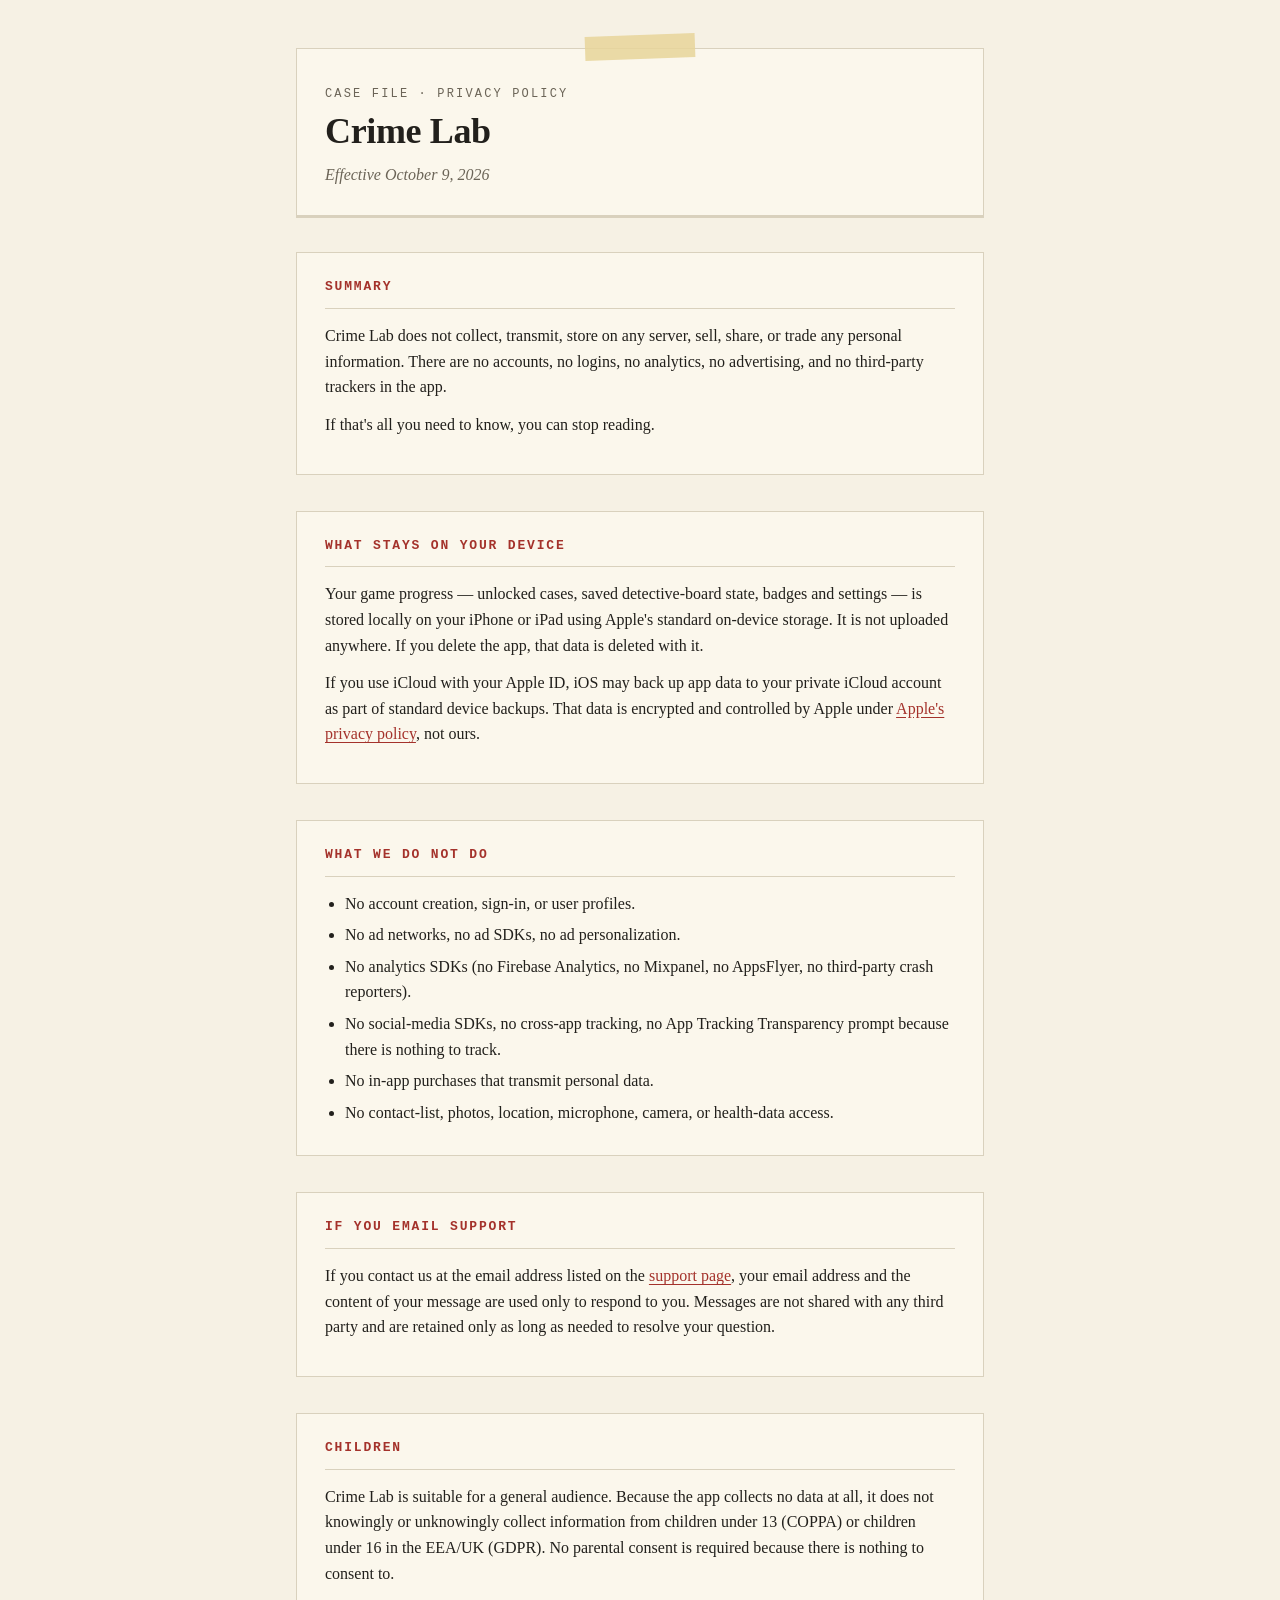
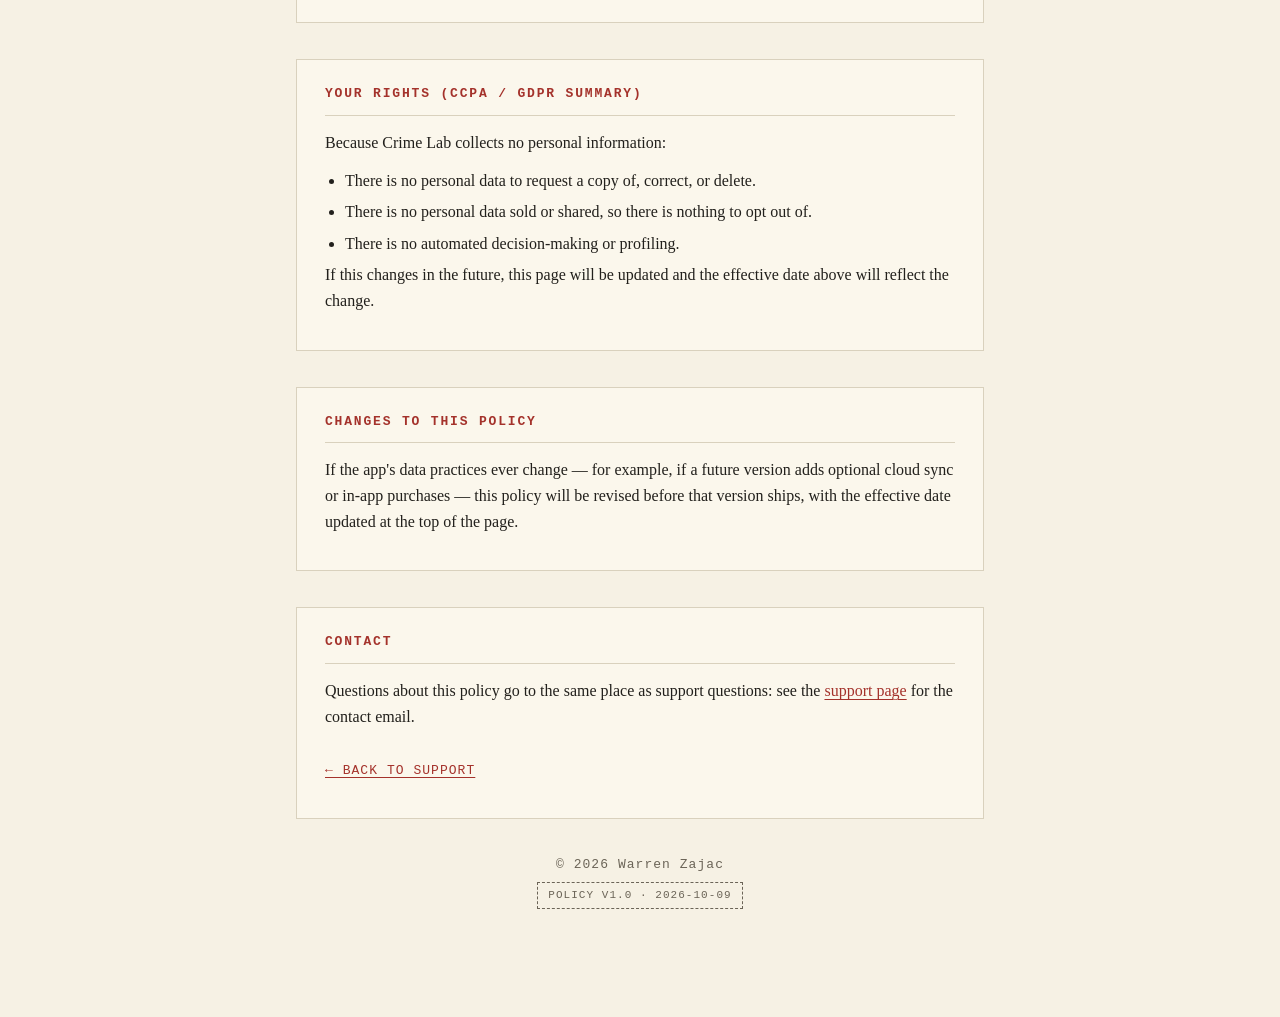
==== privacy.html @ b349007f "Add privacy policy page Co-Authored-By: Claude Opus 4.7 <noreply@anthropic.com>" ====
<!doctype html>
<html lang="en">
<head>
<meta charset="utf-8">
<meta name="viewport" content="width=device-width,initial-scale=1">
<title>Crime Lab — Privacy Policy</title>
<meta name="description" content="Privacy policy for Crime Lab. No data collection, no tracking, no ads.">
<meta name="robots" content="noai, noimageai">
<meta name="GPTBot" content="noindex">
<meta name="ClaudeBot" content="noindex">
<meta name="Google-Extended" content="noindex">
<style>
  :root {
    --bg: #f6f1e4;
    --paper: #fbf7ec;
    --ink: #22201c;
    --muted: #6b6457;
    --accent: #a4322b;
    --rule: #d9d1bd;
    --tape: #e8d59a;
  }
  @media (prefers-color-scheme: dark) {
    :root:not([data-theme="light"]) {
      --bg: #15130f;
      --paper: #1c1a16;
      --ink: #ede7d6;
      --muted: #9a9282;
      --accent: #e26b60;
      --rule: #2e2a22;
      --tape: #5a4a26;
    }
  }
  :root[data-theme="dark"] {
    --bg: #15130f;
    --paper: #1c1a16;
    --ink: #ede7d6;
    --muted: #9a9282;
    --accent: #e26b60;
    --rule: #2e2a22;
    --tape: #5a4a26;
  }
  * { box-sizing: border-box; }
  html, body { margin: 0; padding: 0; }
  body {
    background: var(--bg);
    color: var(--ink);
    font-family: Georgia, "Iowan Old Style", "Palatino Linotype", serif;
    line-height: 1.6;
    -webkit-font-smoothing: antialiased;
  }
  .wrap {
    max-width: 720px;
    margin: 0 auto;
    padding: 48px 16px 96px;
  }
  header {
    position: relative;
    background: var(--paper);
    border: 1px solid var(--rule);
    padding: 36px 28px 28px;
    box-shadow: 0 2px 0 var(--rule);
  }
  header::before {
    content: "";
    position: absolute;
    top: -14px; left: 50%;
    transform: translateX(-50%) rotate(-2deg);
    width: 110px; height: 24px;
    background: var(--tape);
    opacity: 0.85;
  }
  .eyebrow {
    font-family: "Courier New", monospace;
    letter-spacing: 0.18em;
    text-transform: uppercase;
    font-size: 12px;
    color: var(--muted);
    margin: 0 0 8px;
  }
  h1 {
    font-size: 36px;
    line-height: 1.1;
    margin: 0 0 10px;
    letter-spacing: -0.01em;
  }
  .tagline {
    color: var(--muted);
    margin: 0;
    font-style: italic;
  }
  section {
    margin-top: 36px;
    background: var(--paper);
    border: 1px solid var(--rule);
    padding: 24px 28px;
  }
  h2 {
    font-family: "Courier New", monospace;
    text-transform: uppercase;
    letter-spacing: 0.14em;
    font-size: 13px;
    color: var(--accent);
    margin: 0 0 14px;
    padding-bottom: 10px;
    border-bottom: 1px solid var(--rule);
  }
  p { margin: 0 0 12px; }
  a {
    color: var(--accent);
    text-decoration: underline;
    text-underline-offset: 3px;
  }
  a:hover { text-decoration-thickness: 2px; }
  ul { padding-left: 20px; margin: 0 0 4px; }
  li { margin-bottom: 6px; }
  .meta {
    margin-top: 36px;
    text-align: center;
    color: var(--muted);
    font-size: 13px;
    font-family: "Courier New", monospace;
    letter-spacing: 0.08em;
  }
  .stamp {
    display: inline-block;
    margin-top: 6px;
    padding: 4px 10px;
    border: 1px dashed var(--muted);
    text-transform: uppercase;
    font-size: 11px;
  }
  .back {
    display: inline-block;
    margin-top: 20px;
    font-family: "Courier New", monospace;
    font-size: 13px;
    text-transform: uppercase;
    letter-spacing: 0.08em;
  }
</style>
</head>
<body>
<div class="wrap">

  <header>
    <p class="eyebrow">Case File · Privacy Policy</p>
    <h1>Crime Lab</h1>
    <p class="tagline">Effective October 9, 2026</p>
  </header>

  <section>
    <h2>Summary</h2>
    <p>Crime Lab does not collect, transmit, store on any server, sell, share, or trade any personal information. There are no accounts, no logins, no analytics, no advertising, and no third-party trackers in the app.</p>
    <p>If that's all you need to know, you can stop reading.</p>
  </section>

  <section>
    <h2>What stays on your device</h2>
    <p>Your game progress — unlocked cases, saved detective-board state, badges and settings — is stored locally on your iPhone or iPad using Apple's standard on-device storage. It is not uploaded anywhere. If you delete the app, that data is deleted with it.</p>
    <p>If you use iCloud with your Apple ID, iOS may back up app data to your private iCloud account as part of standard device backups. That data is encrypted and controlled by Apple under <a href="https://www.apple.com/legal/privacy/" rel="noopener">Apple's privacy policy</a>, not ours.</p>
  </section>

  <section>
    <h2>What we do not do</h2>
    <ul>
      <li>No account creation, sign-in, or user profiles.</li>
      <li>No ad networks, no ad SDKs, no ad personalization.</li>
      <li>No analytics SDKs (no Firebase Analytics, no Mixpanel, no AppsFlyer, no third-party crash reporters).</li>
      <li>No social-media SDKs, no cross-app tracking, no App Tracking Transparency prompt because there is nothing to track.</li>
      <li>No in-app purchases that transmit personal data.</li>
      <li>No contact-list, photos, location, microphone, camera, or health-data access.</li>
    </ul>
  </section>

  <section>
    <h2>If you email support</h2>
    <p>If you contact us at the email address listed on the <a href="./">support page</a>, your email address and the content of your message are used only to respond to you. Messages are not shared with any third party and are retained only as long as needed to resolve your question.</p>
  </section>

  <section>
    <h2>Children</h2>
    <p>Crime Lab is suitable for a general audience. Because the app collects no data at all, it does not knowingly or unknowingly collect information from children under 13 (COPPA) or children under 16 in the EEA/UK (GDPR). No parental consent is required because there is nothing to consent to.</p>
  </section>

  <section>
    <h2>Your rights (CCPA / GDPR summary)</h2>
    <p>Because Crime Lab collects no personal information:</p>
    <ul>
      <li>There is no personal data to request a copy of, correct, or delete.</li>
      <li>There is no personal data sold or shared, so there is nothing to opt out of.</li>
      <li>There is no automated decision-making or profiling.</li>
    </ul>
    <p>If this changes in the future, this page will be updated and the effective date above will reflect the change.</p>
  </section>

  <section>
    <h2>Changes to this policy</h2>
    <p>If the app's data practices ever change — for example, if a future version adds optional cloud sync or in-app purchases — this policy will be revised before that version ships, with the effective date updated at the top of the page.</p>
  </section>

  <section>
    <h2>Contact</h2>
    <p>Questions about this policy go to the same place as support questions: see the <a href="./">support page</a> for the contact email.</p>
    <p><a class="back" href="./">&larr; Back to support</a></p>
  </section>

  <p class="meta">
    &copy; 2026 Warren Zajac<br>
    <span class="stamp">Policy v1.0 · 2026-10-09</span>
  </p>

</div>
</body>
</html>
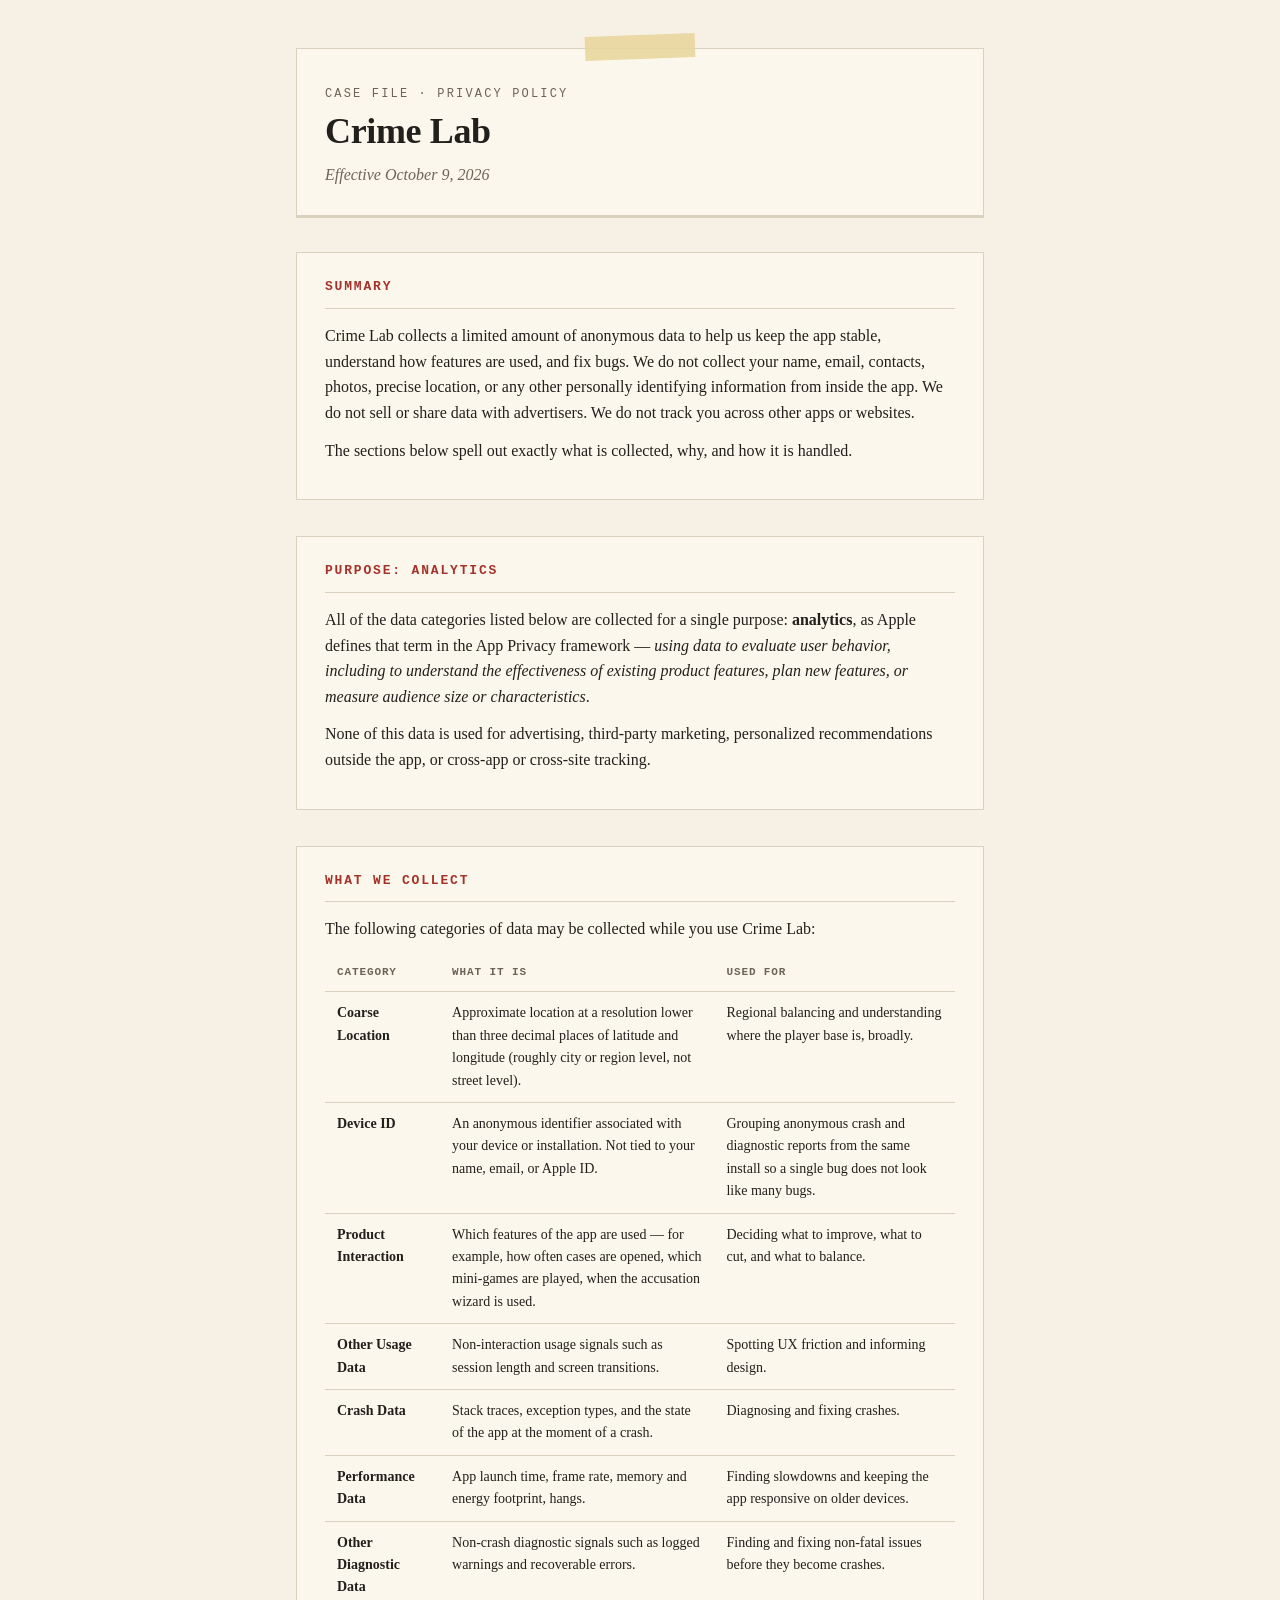
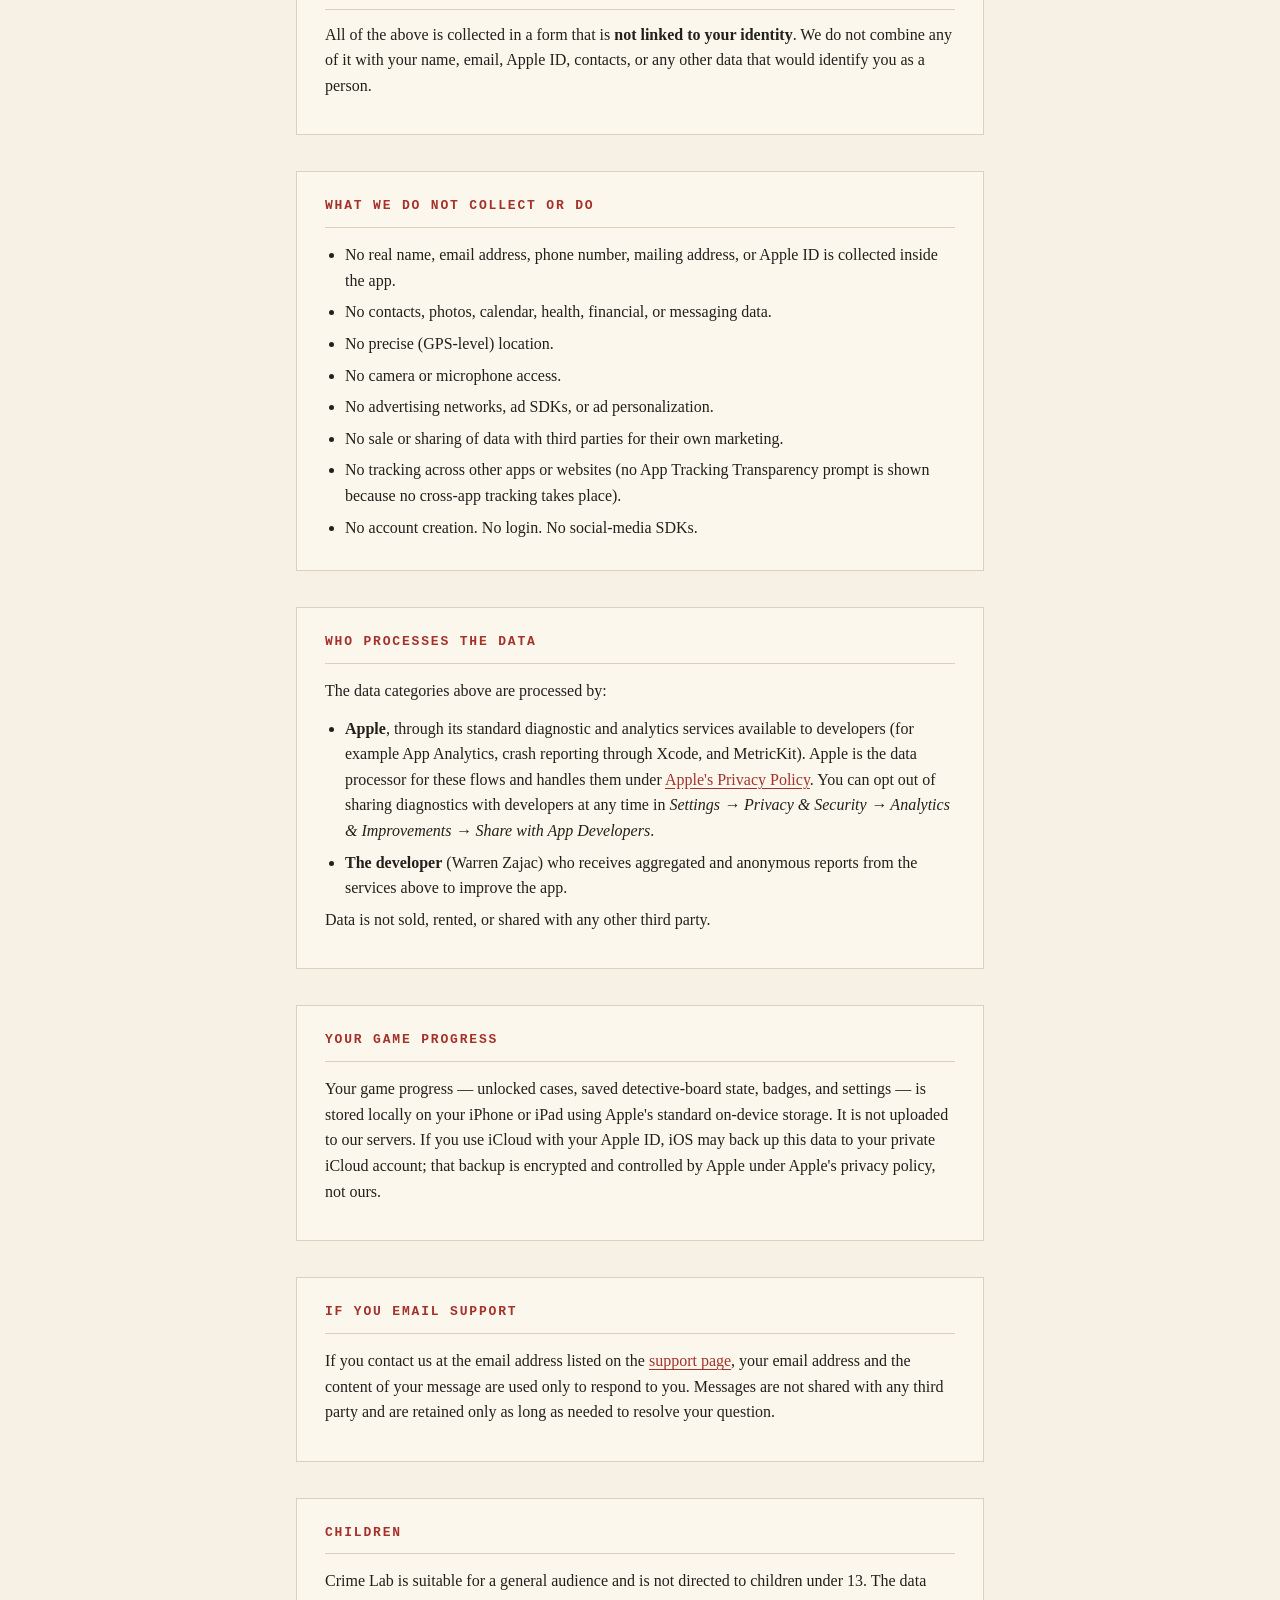
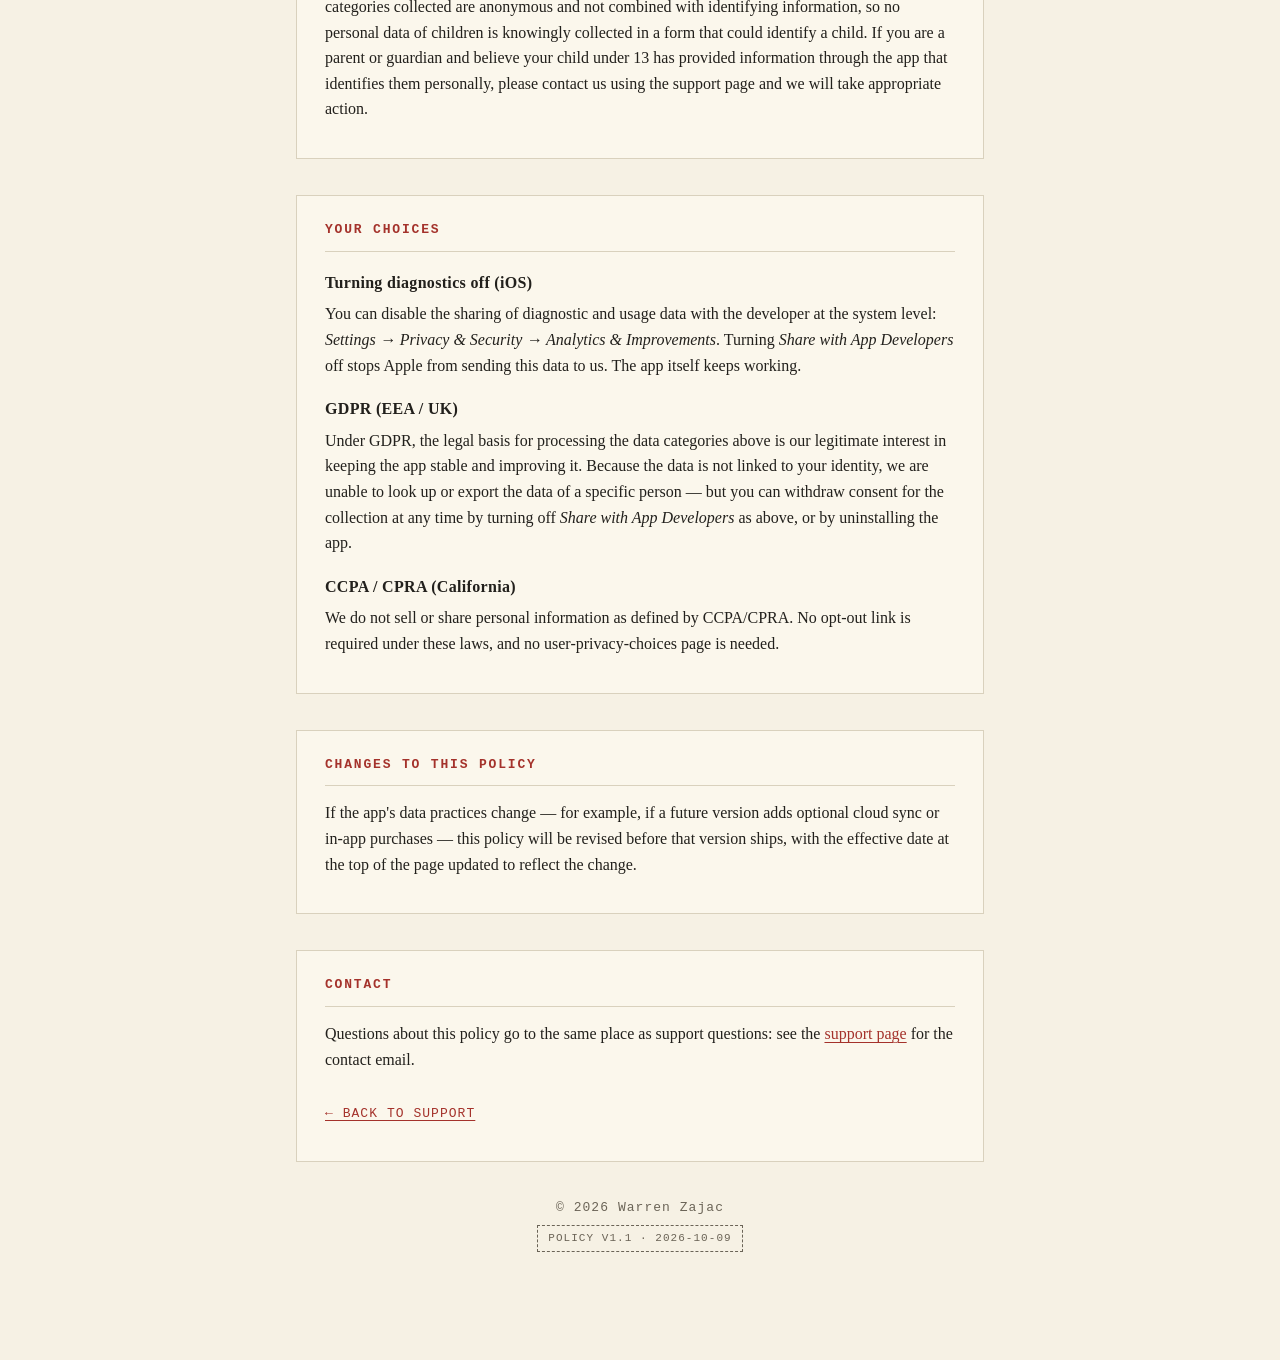
==== commit f9147cf6: "Declare analytics data collection in privacy policy Co-Authored-By: Claude Opus 4.7 <noreply@anthrop" ====
--- a/privacy.html
+++ b/privacy.html
@@ -4,7 +4,7 @@
 <meta charset="utf-8">
 <meta name="viewport" content="width=device-width,initial-scale=1">
 <title>Crime Lab — Privacy Policy</title>
-<meta name="description" content="Privacy policy for Crime Lab. No data collection, no tracking, no ads.">
+<meta name="description" content="Privacy policy for Crime Lab. What is collected, why, and how it is handled.">
 <meta name="robots" content="noai, noimageai">
 <meta name="GPTBot" content="noindex">
 <meta name="ClaudeBot" content="noindex">
@@ -104,6 +104,11 @@
     padding-bottom: 10px;
     border-bottom: 1px solid var(--rule);
   }
+  h3 {
+    font-size: 16px;
+    margin: 18px 0 6px;
+    letter-spacing: 0.02em;
+  }
   p { margin: 0 0 12px; }
   a {
     color: var(--accent);
@@ -113,6 +118,25 @@
   a:hover { text-decoration-thickness: 2px; }
   ul { padding-left: 20px; margin: 0 0 4px; }
   li { margin-bottom: 6px; }
+  table {
+    width: 100%;
+    border-collapse: collapse;
+    margin: 10px 0 12px;
+    font-size: 14px;
+  }
+  th, td {
+    text-align: left;
+    padding: 10px 12px;
+    border-bottom: 1px solid var(--rule);
+    vertical-align: top;
+  }
+  th {
+    font-family: "Courier New", monospace;
+    text-transform: uppercase;
+    letter-spacing: 0.08em;
+    font-size: 11px;
+    color: var(--muted);
+  }
   .meta {
     margin-top: 36px;
     text-align: center;
@@ -150,26 +174,91 @@
 
   <section>
     <h2>Summary</h2>
-    <p>Crime Lab does not collect, transmit, store on any server, sell, share, or trade any personal information. There are no accounts, no logins, no analytics, no advertising, and no third-party trackers in the app.</p>
-    <p>If that's all you need to know, you can stop reading.</p>
-  </section>
-
-  <section>
-    <h2>What stays on your device</h2>
-    <p>Your game progress — unlocked cases, saved detective-board state, badges and settings — is stored locally on your iPhone or iPad using Apple's standard on-device storage. It is not uploaded anywhere. If you delete the app, that data is deleted with it.</p>
-    <p>If you use iCloud with your Apple ID, iOS may back up app data to your private iCloud account as part of standard device backups. That data is encrypted and controlled by Apple under <a href="https://www.apple.com/legal/privacy/" rel="noopener">Apple's privacy policy</a>, not ours.</p>
-  </section>
-
-  <section>
-    <h2>What we do not do</h2>
+    <p>Crime Lab collects a limited amount of anonymous data to help us keep the app stable, understand how features are used, and fix bugs. We do not collect your name, email, contacts, photos, precise location, or any other personally identifying information from inside the app. We do not sell or share data with advertisers. We do not track you across other apps or websites.</p>
+    <p>The sections below spell out exactly what is collected, why, and how it is handled.</p>
+  </section>
+
+  <section>
+    <h2>Purpose: Analytics</h2>
+    <p>All of the data categories listed below are collected for a single purpose: <strong>analytics</strong>, as Apple defines that term in the App Privacy framework &mdash; <em>using data to evaluate user behavior, including to understand the effectiveness of existing product features, plan new features, or measure audience size or characteristics</em>.</p>
+    <p>None of this data is used for advertising, third-party marketing, personalized recommendations outside the app, or cross-app or cross-site tracking.</p>
+  </section>
+
+  <section>
+    <h2>What we collect</h2>
+    <p>The following categories of data may be collected while you use Crime Lab:</p>
+    <table>
+      <thead>
+        <tr><th>Category</th><th>What it is</th><th>Used for</th></tr>
+      </thead>
+      <tbody>
+        <tr>
+          <td><strong>Coarse Location</strong></td>
+          <td>Approximate location at a resolution lower than three decimal places of latitude and longitude (roughly city or region level, not street level).</td>
+          <td>Regional balancing and understanding where the player base is, broadly.</td>
+        </tr>
+        <tr>
+          <td><strong>Device ID</strong></td>
+          <td>An anonymous identifier associated with your device or installation. Not tied to your name, email, or Apple ID.</td>
+          <td>Grouping anonymous crash and diagnostic reports from the same install so a single bug does not look like many bugs.</td>
+        </tr>
+        <tr>
+          <td><strong>Product Interaction</strong></td>
+          <td>Which features of the app are used — for example, how often cases are opened, which mini-games are played, when the accusation wizard is used.</td>
+          <td>Deciding what to improve, what to cut, and what to balance.</td>
+        </tr>
+        <tr>
+          <td><strong>Other Usage Data</strong></td>
+          <td>Non-interaction usage signals such as session length and screen transitions.</td>
+          <td>Spotting UX friction and informing design.</td>
+        </tr>
+        <tr>
+          <td><strong>Crash Data</strong></td>
+          <td>Stack traces, exception types, and the state of the app at the moment of a crash.</td>
+          <td>Diagnosing and fixing crashes.</td>
+        </tr>
+        <tr>
+          <td><strong>Performance Data</strong></td>
+          <td>App launch time, frame rate, memory and energy footprint, hangs.</td>
+          <td>Finding slowdowns and keeping the app responsive on older devices.</td>
+        </tr>
+        <tr>
+          <td><strong>Other Diagnostic Data</strong></td>
+          <td>Non-crash diagnostic signals such as logged warnings and recoverable errors.</td>
+          <td>Finding and fixing non-fatal issues before they become crashes.</td>
+        </tr>
+      </tbody>
+    </table>
+    <p>All of the above is collected in a form that is <strong>not linked to your identity</strong>. We do not combine any of it with your name, email, Apple ID, contacts, or any other data that would identify you as a person.</p>
+  </section>
+
+  <section>
+    <h2>What we do not collect or do</h2>
     <ul>
-      <li>No account creation, sign-in, or user profiles.</li>
-      <li>No ad networks, no ad SDKs, no ad personalization.</li>
-      <li>No analytics SDKs (no Firebase Analytics, no Mixpanel, no AppsFlyer, no third-party crash reporters).</li>
-      <li>No social-media SDKs, no cross-app tracking, no App Tracking Transparency prompt because there is nothing to track.</li>
-      <li>No in-app purchases that transmit personal data.</li>
-      <li>No contact-list, photos, location, microphone, camera, or health-data access.</li>
+      <li>No real name, email address, phone number, mailing address, or Apple ID is collected inside the app.</li>
+      <li>No contacts, photos, calendar, health, financial, or messaging data.</li>
+      <li>No precise (GPS-level) location.</li>
+      <li>No camera or microphone access.</li>
+      <li>No advertising networks, ad SDKs, or ad personalization.</li>
+      <li>No sale or sharing of data with third parties for their own marketing.</li>
+      <li>No tracking across other apps or websites (no App Tracking Transparency prompt is shown because no cross-app tracking takes place).</li>
+      <li>No account creation. No login. No social-media SDKs.</li>
     </ul>
+  </section>
+
+  <section>
+    <h2>Who processes the data</h2>
+    <p>The data categories above are processed by:</p>
+    <ul>
+      <li><strong>Apple</strong>, through its standard diagnostic and analytics services available to developers (for example App Analytics, crash reporting through Xcode, and MetricKit). Apple is the data processor for these flows and handles them under <a href="https://www.apple.com/legal/privacy/" rel="noopener">Apple's Privacy Policy</a>. You can opt out of sharing diagnostics with developers at any time in <em>Settings &rarr; Privacy &amp; Security &rarr; Analytics &amp; Improvements &rarr; Share with App Developers</em>.</li>
+      <li><strong>The developer</strong> (Warren Zajac) who receives aggregated and anonymous reports from the services above to improve the app.</li>
+    </ul>
+    <p>Data is not sold, rented, or shared with any other third party.</p>
+  </section>
+
+  <section>
+    <h2>Your game progress</h2>
+    <p>Your game progress — unlocked cases, saved detective-board state, badges, and settings — is stored locally on your iPhone or iPad using Apple's standard on-device storage. It is not uploaded to our servers. If you use iCloud with your Apple ID, iOS may back up this data to your private iCloud account; that backup is encrypted and controlled by Apple under Apple's privacy policy, not ours.</p>
   </section>
 
   <section>
@@ -179,23 +268,22 @@
 
   <section>
     <h2>Children</h2>
-    <p>Crime Lab is suitable for a general audience. Because the app collects no data at all, it does not knowingly or unknowingly collect information from children under 13 (COPPA) or children under 16 in the EEA/UK (GDPR). No parental consent is required because there is nothing to consent to.</p>
-  </section>
-
-  <section>
-    <h2>Your rights (CCPA / GDPR summary)</h2>
-    <p>Because Crime Lab collects no personal information:</p>
-    <ul>
-      <li>There is no personal data to request a copy of, correct, or delete.</li>
-      <li>There is no personal data sold or shared, so there is nothing to opt out of.</li>
-      <li>There is no automated decision-making or profiling.</li>
-    </ul>
-    <p>If this changes in the future, this page will be updated and the effective date above will reflect the change.</p>
+    <p>Crime Lab is suitable for a general audience and is not directed to children under 13. The data categories collected are anonymous and not combined with identifying information, so no personal data of children is knowingly collected in a form that could identify a child. If you are a parent or guardian and believe your child under 13 has provided information through the app that identifies them personally, please contact us using the support page and we will take appropriate action.</p>
+  </section>
+
+  <section>
+    <h2>Your choices</h2>
+    <h3>Turning diagnostics off (iOS)</h3>
+    <p>You can disable the sharing of diagnostic and usage data with the developer at the system level: <em>Settings &rarr; Privacy &amp; Security &rarr; Analytics &amp; Improvements</em>. Turning <em>Share with App Developers</em> off stops Apple from sending this data to us. The app itself keeps working.</p>
+    <h3>GDPR (EEA / UK)</h3>
+    <p>Under GDPR, the legal basis for processing the data categories above is our legitimate interest in keeping the app stable and improving it. Because the data is not linked to your identity, we are unable to look up or export the data of a specific person — but you can withdraw consent for the collection at any time by turning off <em>Share with App Developers</em> as above, or by uninstalling the app.</p>
+    <h3>CCPA / CPRA (California)</h3>
+    <p>We do not sell or share personal information as defined by CCPA/CPRA. No opt-out link is required under these laws, and no user-privacy-choices page is needed.</p>
   </section>
 
   <section>
     <h2>Changes to this policy</h2>
-    <p>If the app's data practices ever change — for example, if a future version adds optional cloud sync or in-app purchases — this policy will be revised before that version ships, with the effective date updated at the top of the page.</p>
+    <p>If the app's data practices change — for example, if a future version adds optional cloud sync or in-app purchases — this policy will be revised before that version ships, with the effective date at the top of the page updated to reflect the change.</p>
   </section>
 
   <section>
@@ -206,7 +294,7 @@
 
   <p class="meta">
     &copy; 2026 Warren Zajac<br>
-    <span class="stamp">Policy v1.0 · 2026-10-09</span>
+    <span class="stamp">Policy v1.1 · 2026-10-09</span>
   </p>
 
 </div>
